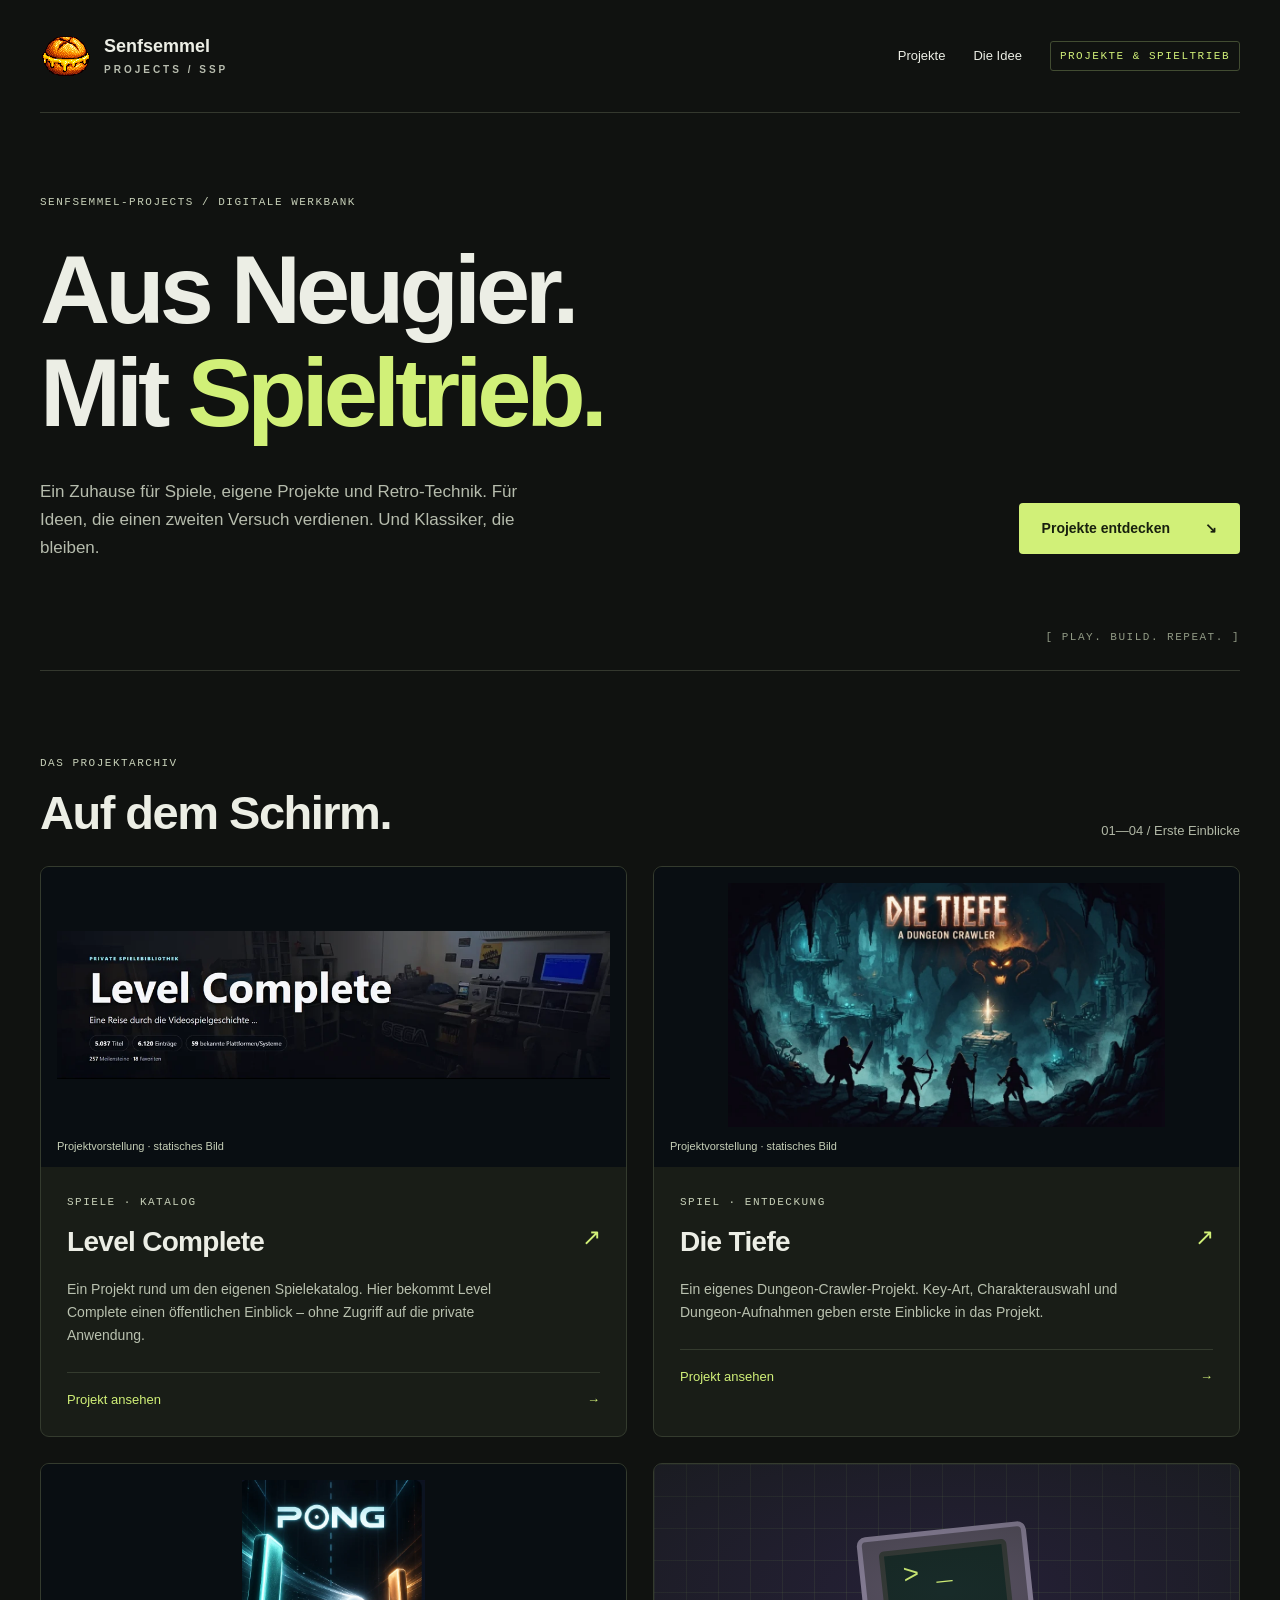
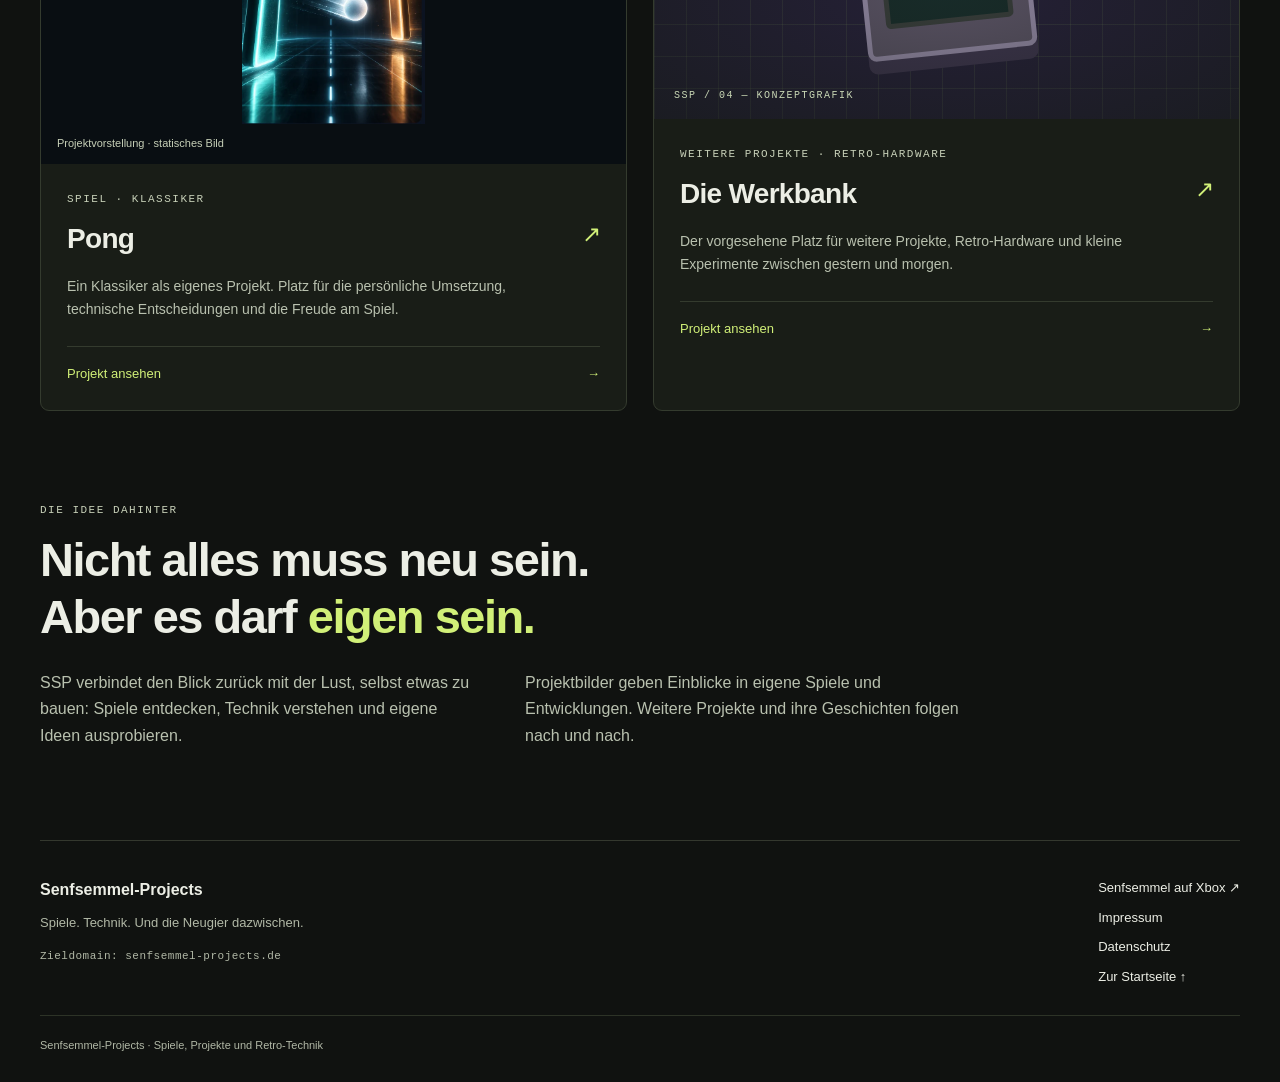
==== public/index.html @ 54af30f0 "Initial public release of Senfsemmel-Projects website" ====
<!doctype html><html lang="de"><head><meta charset="utf-8"><meta name="viewport" content="width=device-width,initial-scale=1"><meta name="description" content="Senfsemmel-Projects: Spiele, Projekte und Retro-Hardware."><title>Projekte & Spieltrieb · Senfsemmel-Projects</title><link rel="icon" type="image/png" href="assets/senfsemmel-rekonstruktion.png"><link rel="stylesheet" href="assets/site.css"></head><body><a class="skip" href="#main">Zum Inhalt</a><header><a class="brand" href="index.html"><img class="brand-icon" src="assets/senfsemmel-rekonstruktion.png" width="52" height="52" alt="Senfsemmel: goldbraune Semmel mit gelbem Senf in Pixel-Art"><span>Senfsemmel<span class="brand-sub">PROJECTS / SSP</span></span></a><nav aria-label="Hauptnavigation"><a href="index.html#projekte">Projekte</a><a href="index.html#idee">Die Idee</a><span class="local">PROJEKTE & SPIELTRIEB</span></nav></header><main id="main"><section class="hero"><div class="eyebrow">Senfsemmel-Projects / DIGITALE WERKBANK</div><h1>Aus Neugier.<br>Mit <em>Spieltrieb.</em></h1><div class="hero-bottom"><p>Ein Zuhause für Spiele, eigene Projekte und Retro-Technik. Für Ideen, die einen zweiten Versuch verdienen. Und Klassiker, die bleiben.</p><a class="button" href="#projekte">Projekte entdecken <span>↘</span></a></div><div class="hero-index" aria-hidden="true">[ PLAY. BUILD. REPEAT. ]</div></section><section id="projekte"><div class="section-heading"><div><div class="eyebrow">DAS PROJEKTARCHIV</div><h2>Auf dem Schirm.</h2></div><span class="muted">01—04 / Erste Einblicke</span></div><div class="grid"><a class="card" href="projects/level-complete.html"><div class="project-tile"><img src="assets/projects/lc-header-1600.webp" srcset="assets/projects/lc-header-480.webp 480w, assets/projects/lc-header-960.webp 960w, assets/projects/lc-header-1600.webp 1600w" sizes="(max-width: 760px) calc(100vw - 36px), 560px" width="1600" height="427" alt="Retro-Raum mit Röhrenmonitoren hinter dem Schriftzug Level Complete" decoding="async" loading="lazy"><span>Projektvorstellung · statisches Bild</span></div><div class="card-body"><div class="eyebrow">Spiele · Katalog</div><h3>Level Complete<span>↗</span></h3><p>Ein Projekt rund um den eigenen Spielekatalog. Hier bekommt Level Complete einen öffentlichen Einblick – ohne Zugriff auf die private Anwendung.</p><span class="card-link">Projekt ansehen <span>→</span></span></div></a><a class="card" href="projects/die-tiefe.html"><div class="project-tile"><img src="assets/projects/tiefe-art-1376.webp" srcset="assets/projects/tiefe-art-480.webp 480w, assets/projects/tiefe-art-960.webp 960w, assets/projects/tiefe-art-1376.webp 1376w" sizes="(max-width: 760px) calc(100vw - 36px), 560px" width="1376" height="768" alt="Vier Abenteurer vor einer beleuchteten Höhle unter dem Titel Die Tiefe – A Dungeon Crawler" decoding="async" loading="lazy"><span>Projektvorstellung · statisches Bild</span></div><div class="card-body"><div class="eyebrow">Spiel · Entdeckung</div><h3>Die Tiefe<span>↗</span></h3><p>Ein eigenes Dungeon-Crawler-Projekt. Key-Art, Charakterauswahl und Dungeon-Aufnahmen geben erste Einblicke in das Projekt.</p><span class="card-link">Projekt ansehen <span>→</span></span></div></a><a class="card" href="projects/pong.html"><div class="project-tile"><img src="assets/projects/pong-art-544.webp" srcset="assets/projects/pong-art-480.webp 480w, assets/projects/pong-art-544.webp 544w" sizes="(max-width: 760px) calc(100vw - 36px), 560px" width="544" height="721" alt="Pong-Key-Art mit leuchtendem Ball zwischen einem türkisen und einem orangefarbenen Schläger" decoding="async" loading="lazy"><span>Projektvorstellung · statisches Bild</span></div><div class="card-body"><div class="eyebrow">Spiel · Klassiker</div><h3>Pong<span>↗</span></h3><p>Ein Klassiker als eigenes Projekt. Platz für die persönliche Umsetzung, technische Entscheidungen und die Freude am Spiel.</p><span class="card-link">Projekt ansehen <span>→</span></span></div></a><a class="card" href="projects/werkbank.html"><div class="art hardware" role="img" aria-label="Abstrakte Illustration für Die Werkbank; kein echter Screenshot"><span class="shape"></span><span class="art-label">SSP / 04 — KONZEPTGRAFIK</span></div><div class="card-body"><div class="eyebrow">Weitere Projekte · Retro-Hardware</div><h3>Die Werkbank<span>↗</span></h3><p>Der vorgesehene Platz für weitere Projekte, Retro-Hardware und kleine Experimente zwischen gestern und morgen.</p><span class="card-link">Projekt ansehen <span>→</span></span></div></a></div></section><section class="idea" id="idee"><div class="eyebrow">DIE IDEE DAHINTER</div><h2>Nicht alles muss neu sein.<br>Aber es darf <em>eigen sein.</em></h2><div class="idea-copy"><p>SSP verbindet den Blick zurück mit der Lust, selbst etwas zu bauen: Spiele entdecken, Technik verstehen und eigene Ideen ausprobieren.</p><p>Projektbilder geben Einblicke in eigene Spiele und Entwicklungen. Weitere Projekte und ihre Geschichten folgen nach und nach.</p></div></section></main><footer><div><strong>Senfsemmel-Projects</strong><p>Spiele. Technik. Und die Neugier dazwischen.</p><span class="domain">Zieldomain: senfsemmel-projects.de</span></div><div class="footer-links"><a href="https://www.xbox.com/de-DE/play/user/Senfsemmel" rel="noreferrer" aria-label="Senfsemmel auf Xbox (extern, Internet erforderlich)">Senfsemmel auf Xbox ↗</a><a href="impressum.html">Impressum</a><a href="datenschutz.html">Datenschutz</a><a href="index.html">Zur Startseite ↑</a></div><p class="footnote">Senfsemmel-Projects · Spiele, Projekte und Retro-Technik</p></footer></body></html>
---- public/assets/site.css ----
*{box-sizing:border-box}html{scroll-behavior:smooth;scroll-padding-top:25px}body{margin:0;background:#101210;color:#eceee5;font-family:Segoe UI,Arial,sans-serif;line-height:1.65}a{color:inherit;text-decoration:none}a:focus-visible{outline:3px solid #d1f078;outline-offset:6px}header,main,footer{width:min(1200px,calc(100% - 80px));margin:auto}header{display:flex;align-items:center;justify-content:space-between;padding:30px 0;border-bottom:1px solid #34382e;gap:24px}.brand{display:flex;align-items:center;gap:12px;font-size:18px;font-weight:650;line-height:1.2}.brand-sub{display:block;font-size:10px;letter-spacing:3px;margin-top:6px;color:#b8bdaf}.mark{display:grid;place-content:center;border:1px solid #d1f078;border-radius:9px;width:44px;height:44px;color:#d1f078;font-size:28px;position:relative}.mark span{position:absolute;right:3px;bottom:-1px;font-size:20px}nav{display:flex;align-items:center;gap:28px;font-size:13px}.local,.eyebrow,.art-label,.domain,.hero-index{font-family:Consolas,monospace;letter-spacing:1.5px;font-size:11px}.local{color:#d1f078;border:1px solid #424c32;padding:5px 9px;border-radius:3px}.hero{padding:80px 0 35px;position:relative}.eyebrow{color:#c7d0b8;text-transform:uppercase}h1,h2,h3,p{margin-top:0}h1{font-size:clamp(50px,7.6vw,100px);line-height:1.06;letter-spacing:-5px;font-weight:550;margin:27px 0 34px}em{font-style:normal;color:#d1f078}h2{font-size:clamp(30px,4vw,47px);letter-spacing:-1.5px;line-height:1.2;margin:13px 0 25px;font-weight:550}.hero-bottom{display:flex;justify-content:space-between;align-items:center;gap:40px}.hero-bottom p{max-width:510px;color:#b6bcad;font-size:17px}.button{display:inline-flex;align-items:center;justify-content:space-between;gap:35px;background:#d1f078;color:#18200e;padding:14px 23px;border-radius:4px;font-size:14px;font-weight:650}.hero-index{text-align:right;color:#919a85;margin-top:48px;padding-bottom:24px;border-bottom:1px solid #34382e}.section-heading{display:flex;align-items:end;justify-content:space-between;gap:20px;margin:48px 0 25px}.section-heading h2{margin-bottom:0}.muted{color:#b1b8a6;font-size:13px}.grid{display:grid;grid-template-columns:1fr 1fr;gap:26px}.card{background:#191d17;border:1px solid #343b2e;border-radius:9px;overflow:hidden;transition:transform .2s,border-color .2s}.card:hover{transform:translateY(-4px);border-color:#8caa58}.card-body{padding:26px}.card h3{display:flex;justify-content:space-between;font-size:28px;letter-spacing:-.7px;margin:8px 0 12px;font-weight:550}.card h3 span{color:#d1f078;font-size:23px}.card p{color:#b9c1af;font-size:14px;max-width:460px}.card-link{display:flex;justify-content:space-between;border-top:1px solid #343b2e;margin-top:25px;padding-top:16px;font-size:13px;color:#d1f078}.art{height:255px;position:relative;display:grid;place-items:center;overflow:hidden;background-color:#20291c;background-image:linear-gradient(#8daa6120 1px,transparent 1px),linear-gradient(90deg,#8daa6120 1px,transparent 1px);background-size:32px 32px}.art:after{content:'';position:absolute;inset:0;background:radial-gradient(ellipse at center,transparent,#10180d80)}.art-label{position:absolute;bottom:15px;left:20px;color:#c9d7b5;z-index:2;font-size:10px}.shape{display:block;position:relative}.catalog .shape{width:160px;height:115px;border:2px solid #bfd494;border-radius:12px;transform:rotate(-9deg);box-shadow:12px 13px 0 #455533,24px 26px 0 #2e3d24;background:#29381e}.catalog .shape:before{content:'LC';position:absolute;inset:10px 20px;font:64px Consolas,monospace;color:#d1f078}.depth{background-color:#10282a;background-image:repeating-radial-gradient(ellipse at 50% -20%,transparent 0 27px,#67a39d44 28px 29px,transparent 30px 53px)}.depth .shape{width:80px;height:110px;border:1px solid #8ac0b6;transform:rotate(45deg);box-shadow:0 0 70px #73bb8a45}.pong{background-color:#29241a}.pong .shape{width:240px;height:130px;border-left:7px solid #e8ce85;border-right:7px solid #e8ce85}.pong .shape:before{content:'';position:absolute;left:50%;top:-20px;height:170px;border-left:2px dashed #b5ab7c}.pong .shape:after{content:'';position:absolute;left:70%;top:33px;width:12px;height:12px;background:#f0dfaa;box-shadow:-18px 8px 0 #c1ac6b40}.hardware{background-color:#252037}.hardware .shape{width:170px;height:125px;background:#575061;border:5px solid #8e849f;border-radius:9px;transform:rotate(-6deg);box-shadow:0 13px 0 #3c344c}.hardware .shape:before{content:'';position:absolute;inset:11px 16px 26px;background:#182b29;border:5px solid #363b39;border-radius:5px}.hardware .shape:after{content:'> _';position:absolute;left:38px;top:23px;color:#d1f078;font:27px Consolas,monospace}.idea{padding:90px 0 75px}.idea-copy{display:grid;grid-template-columns:1fr 1fr;gap:50px;max-width:920px;color:#b9c1af}footer{border-top:1px solid #34382e;padding:36px 0 20px;display:grid;grid-template-columns:1fr auto;gap:20px}footer p{color:#b1b8a6;font-size:13px;margin:8px 0}.domain{color:#b1b8a6;letter-spacing:.5px}.footer-links{display:flex;flex-direction:column;gap:8px;font-size:13px}.footnote{grid-column:1/-1;border-top:1px solid #2d3327;padding-top:20px;font-size:11px}a:hover{color:#d1f078}.button:hover{background:#e1ff9b;color:#18200e}.back{display:inline-block;margin:32px 0;color:#bbc6aa;font-size:13px}.detail-hero h1{font-size:clamp(48px,7vw,86px)}.lead{font-size:23px;color:#bdc7b1}.detail-hero .art{height:330px;border-radius:8px}.detail-grid{display:grid;grid-template-columns:1.5fr 1fr;gap:70px;margin:55px 0}.detail-grid h2,.screens h2{font-size:32px}.detail-grid section{margin-bottom:38px}.detail-grid p{color:#bdc7b1}.features{padding-left:20px;color:#bdc7b1}.features li{padding:8px 0}aside{align-self:start;background:#1b2017;border:1px solid #3b4531;border-radius:6px;padding:27px}dl{margin:20px 0}dl div{border-bottom:1px solid #3b4531;padding:12px 0;display:flex;justify-content:space-between;gap:20px}dt{color:#b1b8a6}dd{margin:0;text-align:right}.source-note{font-size:12px}aside h3{margin-top:26px}.placeholder{min-height:220px;border:1px dashed #596348;border-radius:5px;display:flex;align-items:center;justify-content:center;flex-direction:column;color:#b8c4a6;background:#171d14;text-align:center;padding:25px}.placeholder span{font:14px Consolas,monospace;letter-spacing:2px}.placeholder p{font-size:13px;margin:13px 0 0}.screens{margin-bottom:65px}.legal{max-width:850px;padding:65px 0 90px}.legal h1{font-size:clamp(42px,7vw,80px);overflow-wrap:anywhere}.notice{border-left:3px solid #d1f078;padding:20px;background:#232c1b;margin-bottom:30px}.notice p{margin:8px 0 0}.skip{position:absolute;top:-80px;left:20px;background:#d1f078;color:#111;padding:10px;z-index:10}.skip:focus{top:10px}@media(max-width:760px){header,main,footer{width:calc(100% - 36px)}header{flex-wrap:wrap;padding:22px 0}nav{width:100%;gap:20px;flex-wrap:wrap}.local{margin-left:auto;font-size:9px}.hero{padding-top:48px}h1{letter-spacing:-2.5px}.hero-bottom{align-items:start;flex-direction:column;gap:10px}.hero-index{margin-top:30px}.section-heading{align-items:start;flex-direction:column;gap:10px}.grid{grid-template-columns:1fr}.art{height:230px}.idea{padding:60px 0 40px}.idea-copy{grid-template-columns:1fr;gap:0}footer{grid-template-columns:1fr}.detail-grid{grid-template-columns:1fr;gap:10px;margin:35px 0}.detail-hero .art{height:250px}dd{overflow-wrap:anywhere}.card-body{padding:22px}}@media(prefers-reduced-motion:reduce){html{scroll-behavior:auto}.card{transition:none}}
/* Senfsemmel reconstruction: local bitmap, no remote image request. */
.brand-icon{display:block;width:52px;height:52px;object-fit:contain;image-rendering:pixelated;flex-shrink:0}

/* Supplied project images: preserve UI and artwork without overlays or cropping. */
.project-tile{background:#090e12;padding:16px 16px 0;display:flex;flex-direction:column;height:300px;gap:10px}
.project-tile img{display:block;width:100%;height:245px;object-fit:contain;min-height:0}
.project-tile span{font-size:11px;color:#c7d0b8;padding-bottom:12px}
.project-image{margin:0;background:#090e12;border:1px solid #343b2e;border-radius:8px;overflow:hidden;min-width:0}
.project-image a{display:block;padding:12px}.project-image img{display:block;width:100%;height:auto;object-fit:contain}
.project-image figcaption{padding:12px 16px;color:#c7d0b8;font-size:13px;border-top:1px solid #343b2e}
.hero-image img{max-height:470px}.project-gallery{display:grid;grid-template-columns:repeat(2,minmax(0,1fr));gap:24px;align-items:start}
.image-notice{color:#bdc7b1;max-width:850px;margin-bottom:24px}.project-image a:focus-visible{outline-offset:-4px}
@media(max-width:760px){.project-gallery{grid-template-columns:1fr}.project-tile{height:265px}.project-tile img{height:210px}.project-image a{padding:8px}}

/* Keep long legal page titles readable on narrow screens. */
@media(max-width:760px){.legal h1{font-size:clamp(28px,7vw,48px);letter-spacing:-1px}}
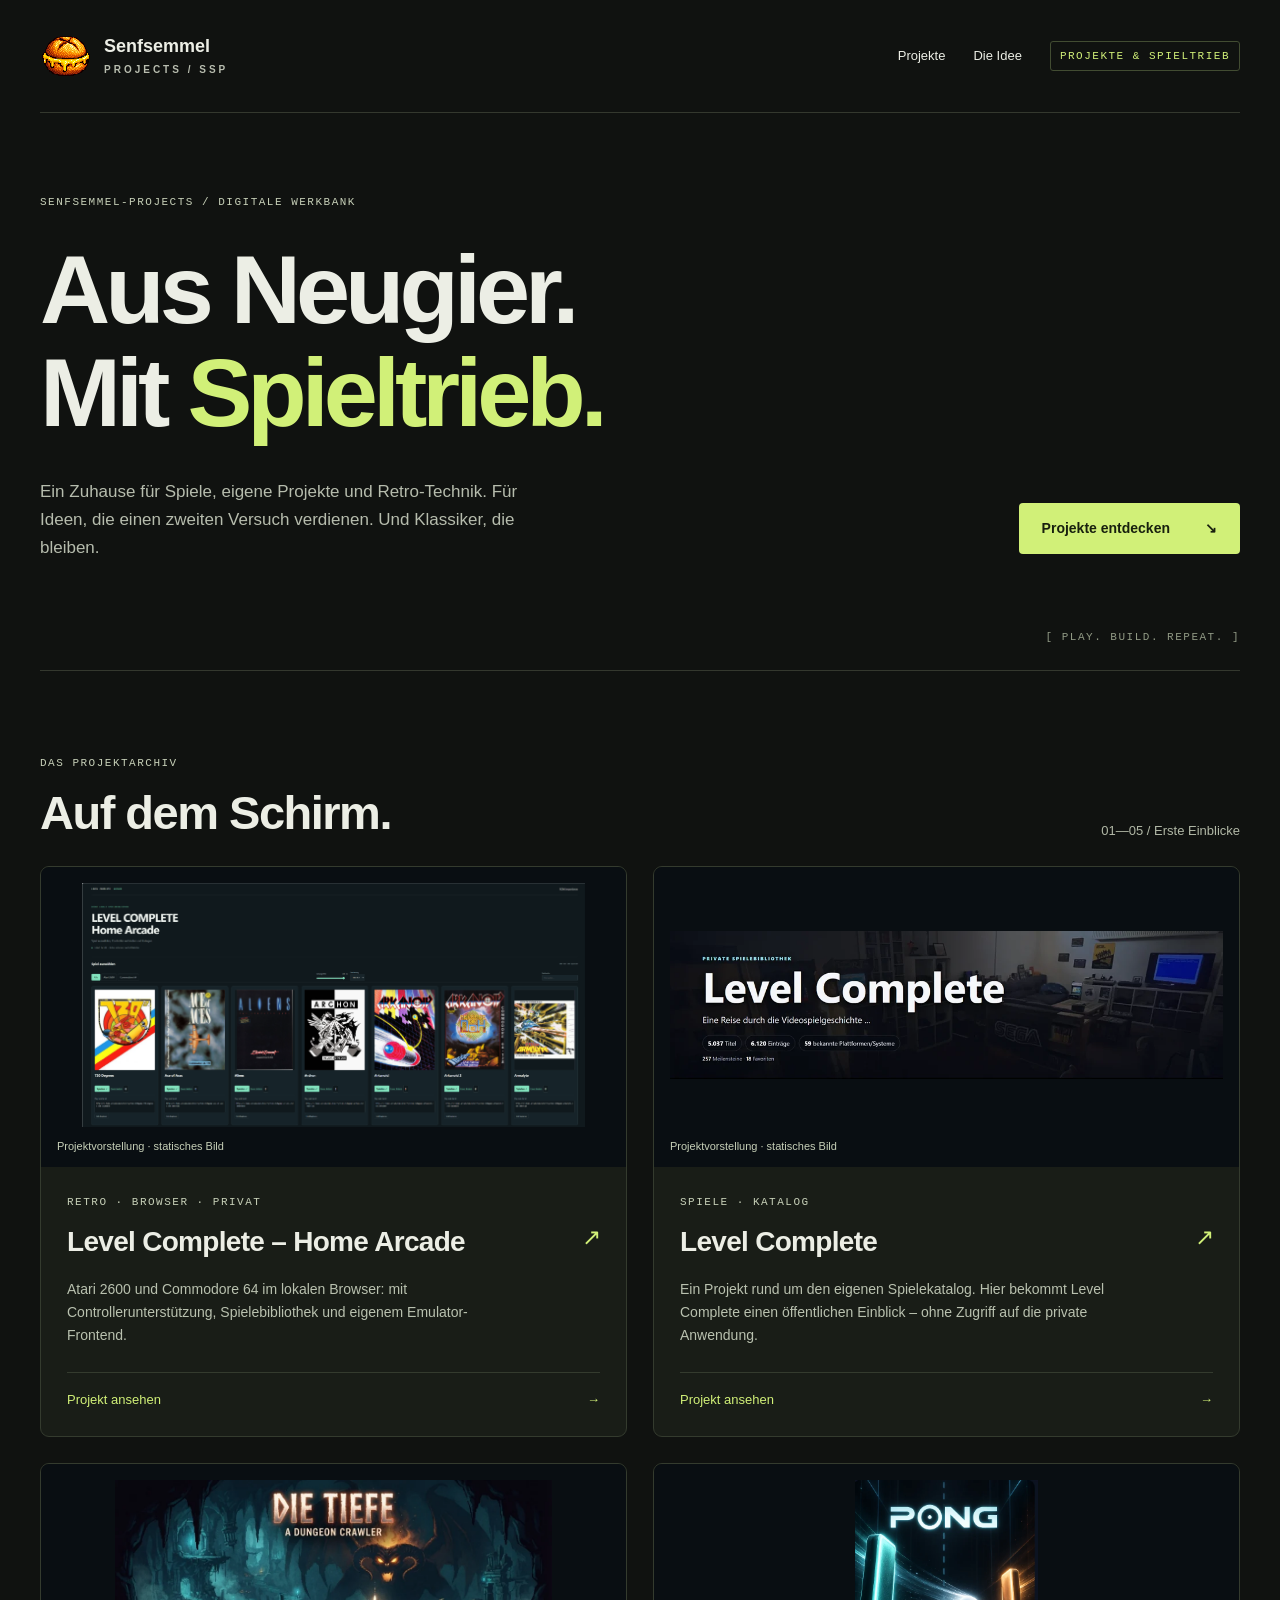
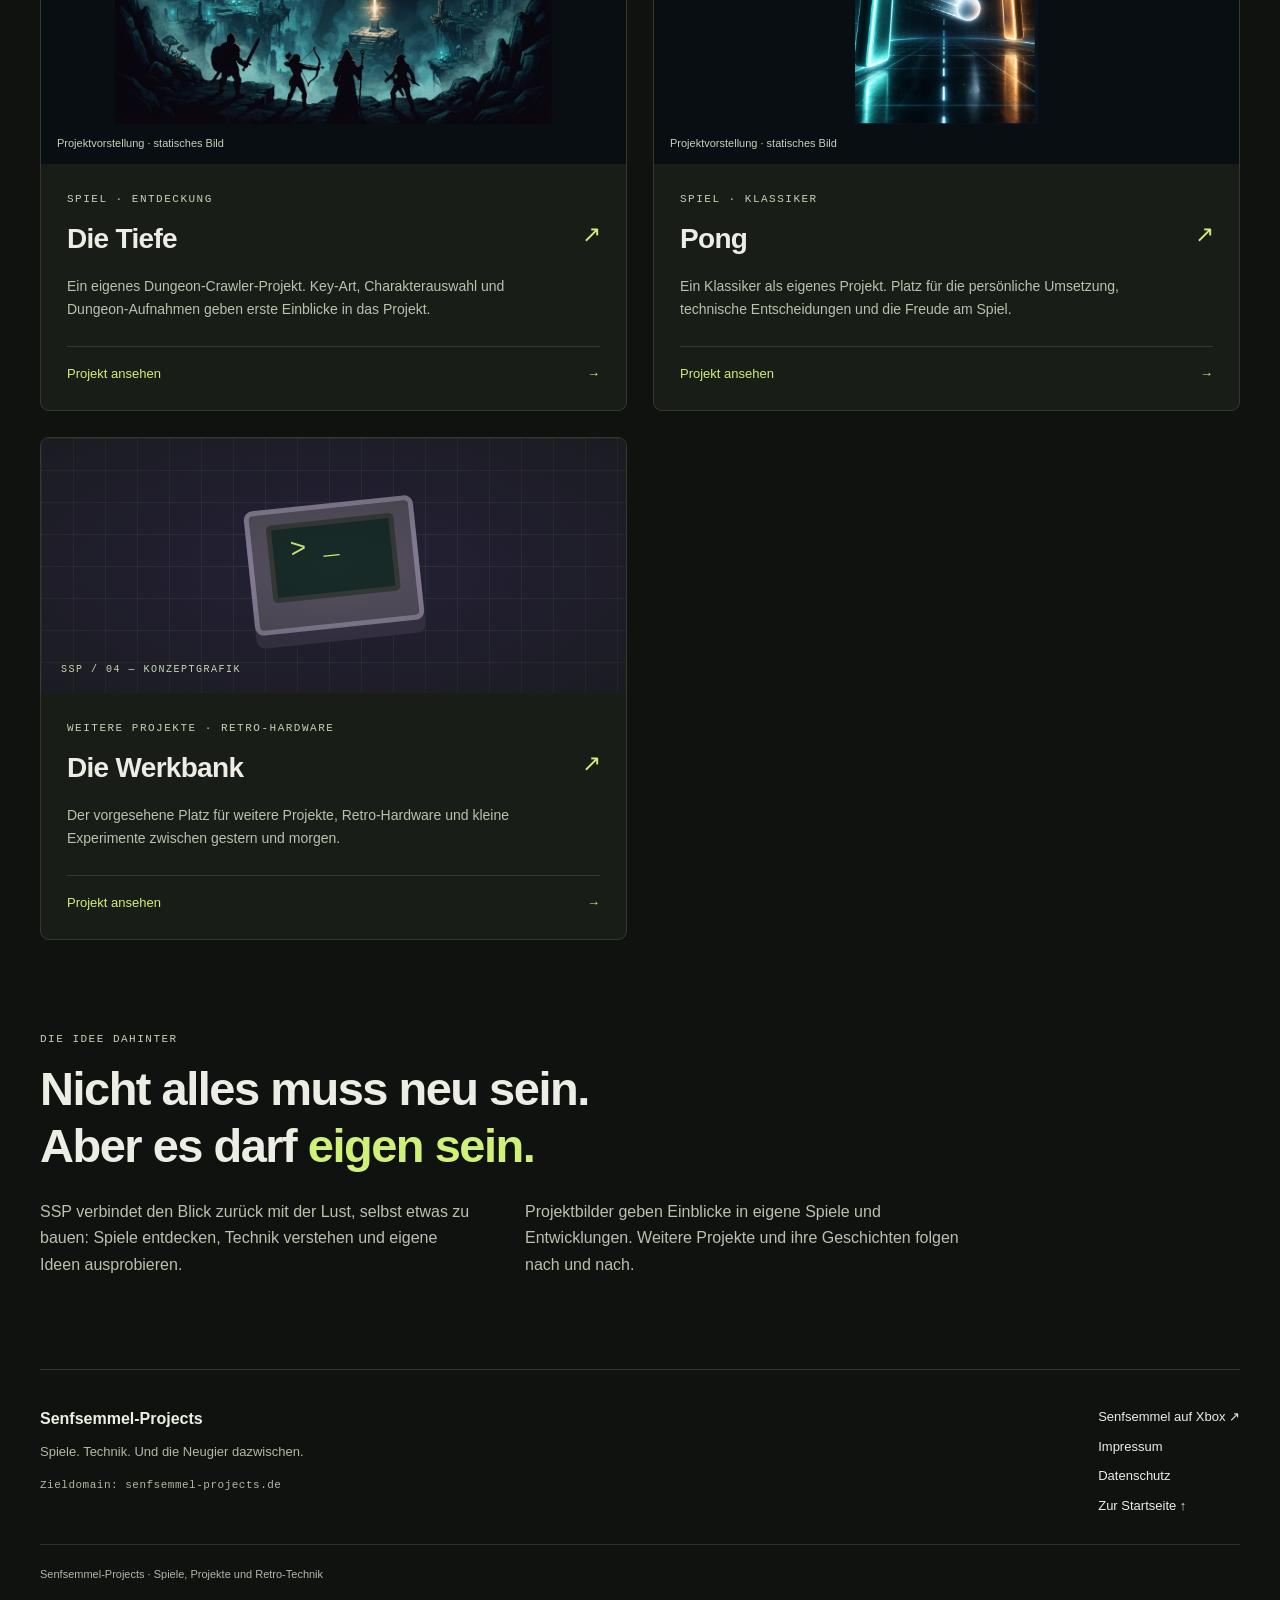
==== commit 3fd4c54d: "Add approved Home Arcade project page and gallery" ====
--- a/public/index.html
+++ b/public/index.html
@@ -1 +1 @@
-<!doctype html><html lang="de"><head><meta charset="utf-8"><meta name="viewport" content="width=device-width,initial-scale=1"><meta name="description" content="Senfsemmel-Projects: Spiele, Projekte und Retro-Hardware."><title>Projekte & Spieltrieb · Senfsemmel-Projects</title><link rel="icon" type="image/png" href="assets/senfsemmel-rekonstruktion.png"><link rel="stylesheet" href="assets/site.css"></head><body><a class="skip" href="#main">Zum Inhalt</a><header><a class="brand" href="index.html"><img class="brand-icon" src="assets/senfsemmel-rekonstruktion.png" width="52" height="52" alt="Senfsemmel: goldbraune Semmel mit gelbem Senf in Pixel-Art"><span>Senfsemmel<span class="brand-sub">PROJECTS / SSP</span></span></a><nav aria-label="Hauptnavigation"><a href="index.html#projekte">Projekte</a><a href="index.html#idee">Die Idee</a><span class="local">PROJEKTE & SPIELTRIEB</span></nav></header><main id="main"><section class="hero"><div class="eyebrow">Senfsemmel-Projects / DIGITALE WERKBANK</div><h1>Aus Neugier.<br>Mit <em>Spieltrieb.</em></h1><div class="hero-bottom"><p>Ein Zuhause für Spiele, eigene Projekte und Retro-Technik. Für Ideen, die einen zweiten Versuch verdienen. Und Klassiker, die bleiben.</p><a class="button" href="#projekte">Projekte entdecken <span>↘</span></a></div><div class="hero-index" aria-hidden="true">[ PLAY. BUILD. REPEAT. ]</div></section><section id="projekte"><div class="section-heading"><div><div class="eyebrow">DAS PROJEKTARCHIV</div><h2>Auf dem Schirm.</h2></div><span class="muted">01—04 / Erste Einblicke</span></div><div class="grid"><a class="card" href="projects/level-complete.html"><div class="project-tile"><img src="assets/projects/lc-header-1600.webp" srcset="assets/projects/lc-header-480.webp 480w, assets/projects/lc-header-960.webp 960w, assets/projects/lc-header-1600.webp 1600w" sizes="(max-width: 760px) calc(100vw - 36px), 560px" width="1600" height="427" alt="Retro-Raum mit Röhrenmonitoren hinter dem Schriftzug Level Complete" decoding="async" loading="lazy"><span>Projektvorstellung · statisches Bild</span></div><div class="card-body"><div class="eyebrow">Spiele · Katalog</div><h3>Level Complete<span>↗</span></h3><p>Ein Projekt rund um den eigenen Spielekatalog. Hier bekommt Level Complete einen öffentlichen Einblick – ohne Zugriff auf die private Anwendung.</p><span class="card-link">Projekt ansehen <span>→</span></span></div></a><a class="card" href="projects/die-tiefe.html"><div class="project-tile"><img src="assets/projects/tiefe-art-1376.webp" srcset="assets/projects/tiefe-art-480.webp 480w, assets/projects/tiefe-art-960.webp 960w, assets/projects/tiefe-art-1376.webp 1376w" sizes="(max-width: 760px) calc(100vw - 36px), 560px" width="1376" height="768" alt="Vier Abenteurer vor einer beleuchteten Höhle unter dem Titel Die Tiefe – A Dungeon Crawler" decoding="async" loading="lazy"><span>Projektvorstellung · statisches Bild</span></div><div class="card-body"><div class="eyebrow">Spiel · Entdeckung</div><h3>Die Tiefe<span>↗</span></h3><p>Ein eigenes Dungeon-Crawler-Projekt. Key-Art, Charakterauswahl und Dungeon-Aufnahmen geben erste Einblicke in das Projekt.</p><span class="card-link">Projekt ansehen <span>→</span></span></div></a><a class="card" href="projects/pong.html"><div class="project-tile"><img src="assets/projects/pong-art-544.webp" srcset="assets/projects/pong-art-480.webp 480w, assets/projects/pong-art-544.webp 544w" sizes="(max-width: 760px) calc(100vw - 36px), 560px" width="544" height="721" alt="Pong-Key-Art mit leuchtendem Ball zwischen einem türkisen und einem orangefarbenen Schläger" decoding="async" loading="lazy"><span>Projektvorstellung · statisches Bild</span></div><div class="card-body"><div class="eyebrow">Spiel · Klassiker</div><h3>Pong<span>↗</span></h3><p>Ein Klassiker als eigenes Projekt. Platz für die persönliche Umsetzung, technische Entscheidungen und die Freude am Spiel.</p><span class="card-link">Projekt ansehen <span>→</span></span></div></a><a class="card" href="projects/werkbank.html"><div class="art hardware" role="img" aria-label="Abstrakte Illustration für Die Werkbank; kein echter Screenshot"><span class="shape"></span><span class="art-label">SSP / 04 — KONZEPTGRAFIK</span></div><div class="card-body"><div class="eyebrow">Weitere Projekte · Retro-Hardware</div><h3>Die Werkbank<span>↗</span></h3><p>Der vorgesehene Platz für weitere Projekte, Retro-Hardware und kleine Experimente zwischen gestern und morgen.</p><span class="card-link">Projekt ansehen <span>→</span></span></div></a></div></section><section class="idea" id="idee"><div class="eyebrow">DIE IDEE DAHINTER</div><h2>Nicht alles muss neu sein.<br>Aber es darf <em>eigen sein.</em></h2><div class="idea-copy"><p>SSP verbindet den Blick zurück mit der Lust, selbst etwas zu bauen: Spiele entdecken, Technik verstehen und eigene Ideen ausprobieren.</p><p>Projektbilder geben Einblicke in eigene Spiele und Entwicklungen. Weitere Projekte und ihre Geschichten folgen nach und nach.</p></div></section></main><footer><div><strong>Senfsemmel-Projects</strong><p>Spiele. Technik. Und die Neugier dazwischen.</p><span class="domain">Zieldomain: senfsemmel-projects.de</span></div><div class="footer-links"><a href="https://www.xbox.com/de-DE/play/user/Senfsemmel" rel="noreferrer" aria-label="Senfsemmel auf Xbox (extern, Internet erforderlich)">Senfsemmel auf Xbox ↗</a><a href="impressum.html">Impressum</a><a href="datenschutz.html">Datenschutz</a><a href="index.html">Zur Startseite ↑</a></div><p class="footnote">Senfsemmel-Projects · Spiele, Projekte und Retro-Technik</p></footer></body></html>+<!doctype html><html lang="de"><head><meta charset="utf-8"><meta name="viewport" content="width=device-width,initial-scale=1"><meta name="description" content="Senfsemmel-Projects: Spiele, Projekte und Retro-Hardware."><title>Projekte & Spieltrieb · Senfsemmel-Projects</title><link rel="icon" type="image/png" href="assets/senfsemmel-rekonstruktion.png"><link rel="stylesheet" href="assets/site.css"></head><body><a class="skip" href="#main">Zum Inhalt</a><header><a class="brand" href="index.html"><img class="brand-icon" src="assets/senfsemmel-rekonstruktion.png" width="52" height="52" alt="Senfsemmel: goldbraune Semmel mit gelbem Senf in Pixel-Art"><span>Senfsemmel<span class="brand-sub">PROJECTS / SSP</span></span></a><nav aria-label="Hauptnavigation"><a href="index.html#projekte">Projekte</a><a href="index.html#idee">Die Idee</a><span class="local">PROJEKTE & SPIELTRIEB</span></nav></header><main id="main"><section class="hero"><div class="eyebrow">Senfsemmel-Projects / DIGITALE WERKBANK</div><h1>Aus Neugier.<br>Mit <em>Spieltrieb.</em></h1><div class="hero-bottom"><p>Ein Zuhause für Spiele, eigene Projekte und Retro-Technik. Für Ideen, die einen zweiten Versuch verdienen. Und Klassiker, die bleiben.</p><a class="button" href="#projekte">Projekte entdecken <span>↘</span></a></div><div class="hero-index" aria-hidden="true">[ PLAY. BUILD. REPEAT. ]</div></section><section id="projekte"><div class="section-heading"><div><div class="eyebrow">DAS PROJEKTARCHIV</div><h2>Auf dem Schirm.</h2></div><span class="muted">01—05 / Erste Einblicke</span></div><div class="grid"><a class="card" href="projects/home-arcade.html"><div class="project-tile"><img src="assets/projects/home-arcade/bibliothek-kachel.svg" width="2044" height="992" alt="Home-Arcade-Bibliothek mit Suche, Plattformfiltern und Spielecovern" decoding="async" loading="lazy"><span>Projektvorstellung · statisches Bild</span></div><div class="card-body"><div class="eyebrow">Retro · Browser · Privat</div><h3>Level Complete – Home Arcade<span>↗</span></h3><p>Atari 2600 und Commodore 64 im lokalen Browser: mit Controllerunterstützung, Spielebibliothek und eigenem Emulator-Frontend.</p><span class="card-link">Projekt ansehen <span>→</span></span></div></a><a class="card" href="projects/level-complete.html"><div class="project-tile"><img src="assets/projects/lc-header-1600.webp" srcset="assets/projects/lc-header-480.webp 480w, assets/projects/lc-header-960.webp 960w, assets/projects/lc-header-1600.webp 1600w" sizes="(max-width: 760px) calc(100vw - 36px), 560px" width="1600" height="427" alt="Retro-Raum mit Röhrenmonitoren hinter dem Schriftzug Level Complete" decoding="async" loading="lazy"><span>Projektvorstellung · statisches Bild</span></div><div class="card-body"><div class="eyebrow">Spiele · Katalog</div><h3>Level Complete<span>↗</span></h3><p>Ein Projekt rund um den eigenen Spielekatalog. Hier bekommt Level Complete einen öffentlichen Einblick – ohne Zugriff auf die private Anwendung.</p><span class="card-link">Projekt ansehen <span>→</span></span></div></a><a class="card" href="projects/die-tiefe.html"><div class="project-tile"><img src="assets/projects/tiefe-art-1376.webp" srcset="assets/projects/tiefe-art-480.webp 480w, assets/projects/tiefe-art-960.webp 960w, assets/projects/tiefe-art-1376.webp 1376w" sizes="(max-width: 760px) calc(100vw - 36px), 560px" width="1376" height="768" alt="Vier Abenteurer vor einer beleuchteten Höhle unter dem Titel Die Tiefe – A Dungeon Crawler" decoding="async" loading="lazy"><span>Projektvorstellung · statisches Bild</span></div><div class="card-body"><div class="eyebrow">Spiel · Entdeckung</div><h3>Die Tiefe<span>↗</span></h3><p>Ein eigenes Dungeon-Crawler-Projekt. Key-Art, Charakterauswahl und Dungeon-Aufnahmen geben erste Einblicke in das Projekt.</p><span class="card-link">Projekt ansehen <span>→</span></span></div></a><a class="card" href="projects/pong.html"><div class="project-tile"><img src="assets/projects/pong-art-544.webp" srcset="assets/projects/pong-art-480.webp 480w, assets/projects/pong-art-544.webp 544w" sizes="(max-width: 760px) calc(100vw - 36px), 560px" width="544" height="721" alt="Pong-Key-Art mit leuchtendem Ball zwischen einem türkisen und einem orangefarbenen Schläger" decoding="async" loading="lazy"><span>Projektvorstellung · statisches Bild</span></div><div class="card-body"><div class="eyebrow">Spiel · Klassiker</div><h3>Pong<span>↗</span></h3><p>Ein Klassiker als eigenes Projekt. Platz für die persönliche Umsetzung, technische Entscheidungen und die Freude am Spiel.</p><span class="card-link">Projekt ansehen <span>→</span></span></div></a><a class="card" href="projects/werkbank.html"><div class="art hardware" role="img" aria-label="Abstrakte Illustration für Die Werkbank; kein echter Screenshot"><span class="shape"></span><span class="art-label">SSP / 04 — KONZEPTGRAFIK</span></div><div class="card-body"><div class="eyebrow">Weitere Projekte · Retro-Hardware</div><h3>Die Werkbank<span>↗</span></h3><p>Der vorgesehene Platz für weitere Projekte, Retro-Hardware und kleine Experimente zwischen gestern und morgen.</p><span class="card-link">Projekt ansehen <span>→</span></span></div></a></div></section><section class="idea" id="idee"><div class="eyebrow">DIE IDEE DAHINTER</div><h2>Nicht alles muss neu sein.<br>Aber es darf <em>eigen sein.</em></h2><div class="idea-copy"><p>SSP verbindet den Blick zurück mit der Lust, selbst etwas zu bauen: Spiele entdecken, Technik verstehen und eigene Ideen ausprobieren.</p><p>Projektbilder geben Einblicke in eigene Spiele und Entwicklungen. Weitere Projekte und ihre Geschichten folgen nach und nach.</p></div></section></main><footer><div><strong>Senfsemmel-Projects</strong><p>Spiele. Technik. Und die Neugier dazwischen.</p><span class="domain">Zieldomain: senfsemmel-projects.de</span></div><div class="footer-links"><a href="https://www.xbox.com/de-DE/play/user/Senfsemmel" rel="noreferrer" aria-label="Senfsemmel auf Xbox (extern, Internet erforderlich)">Senfsemmel auf Xbox ↗</a><a href="impressum.html">Impressum</a><a href="datenschutz.html">Datenschutz</a><a href="index.html">Zur Startseite ↑</a></div><p class="footnote">Senfsemmel-Projects · Spiele, Projekte und Retro-Technik</p></footer></body></html>
